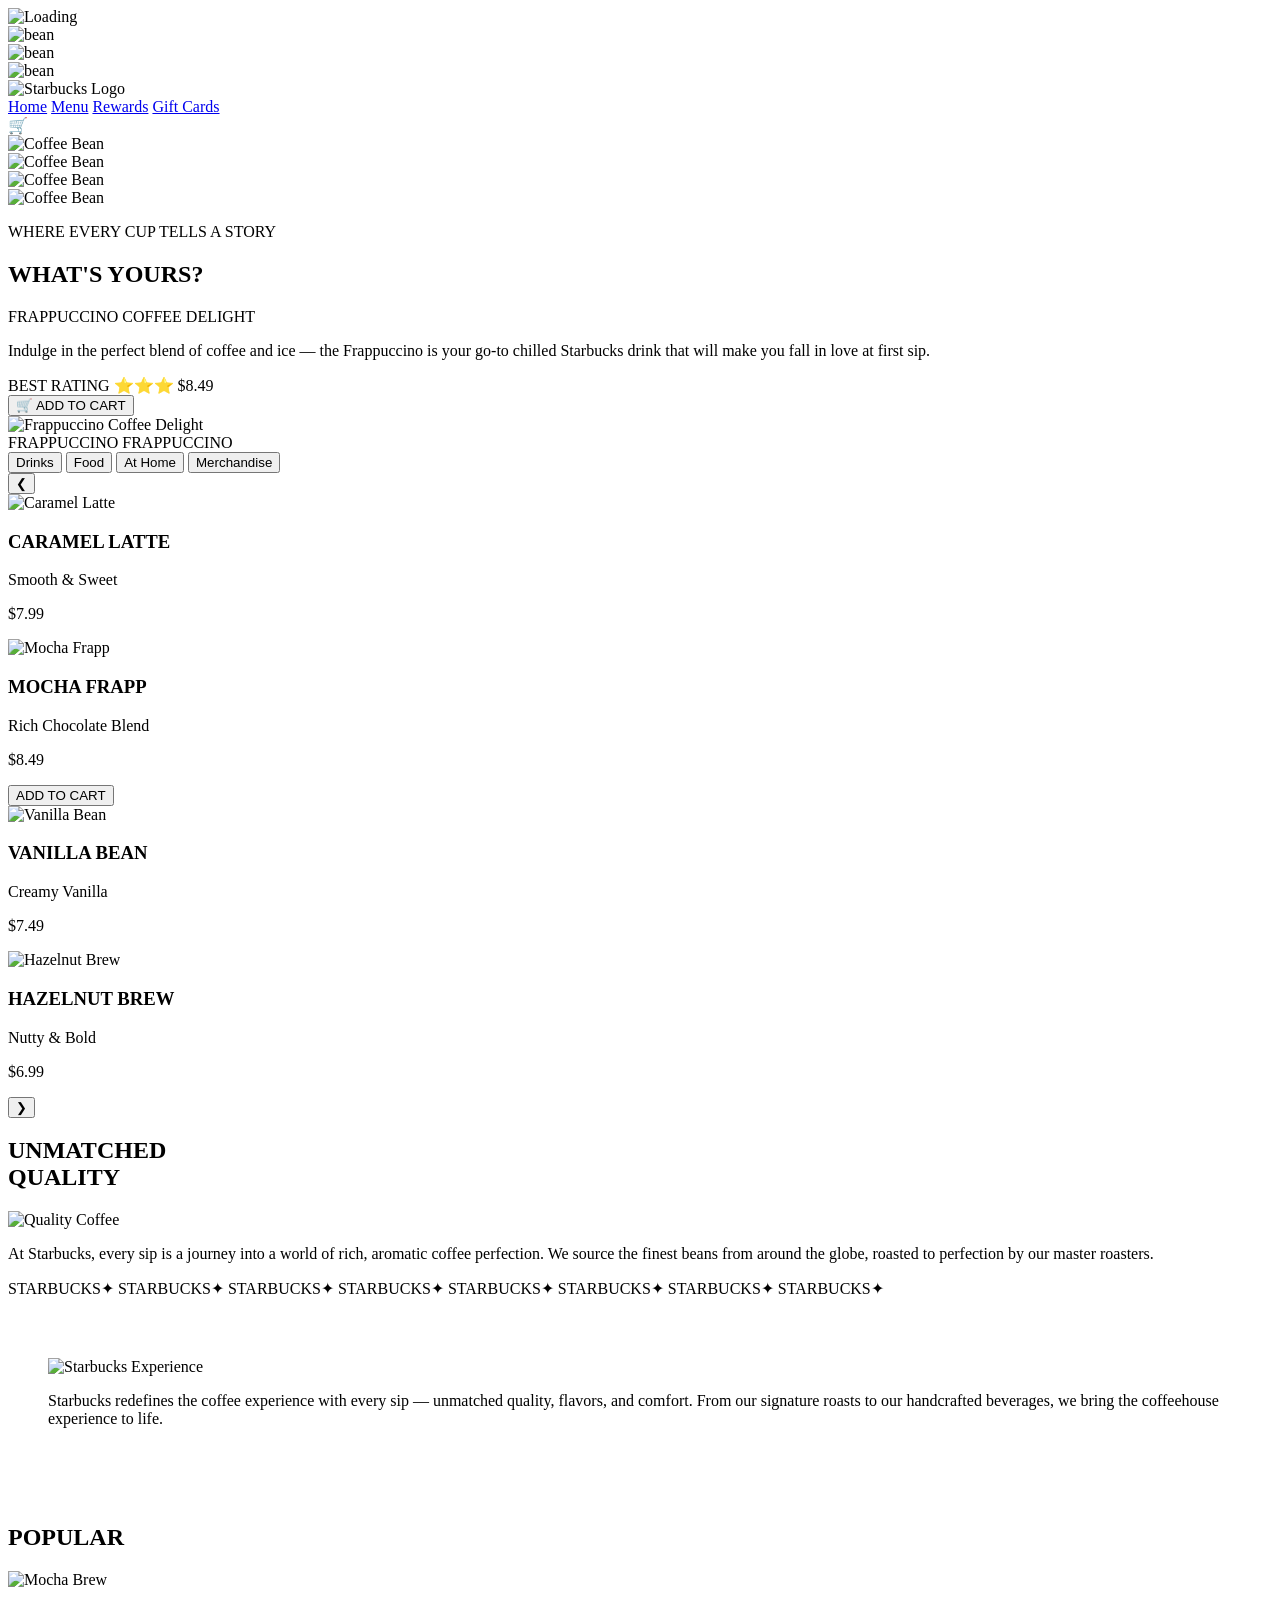
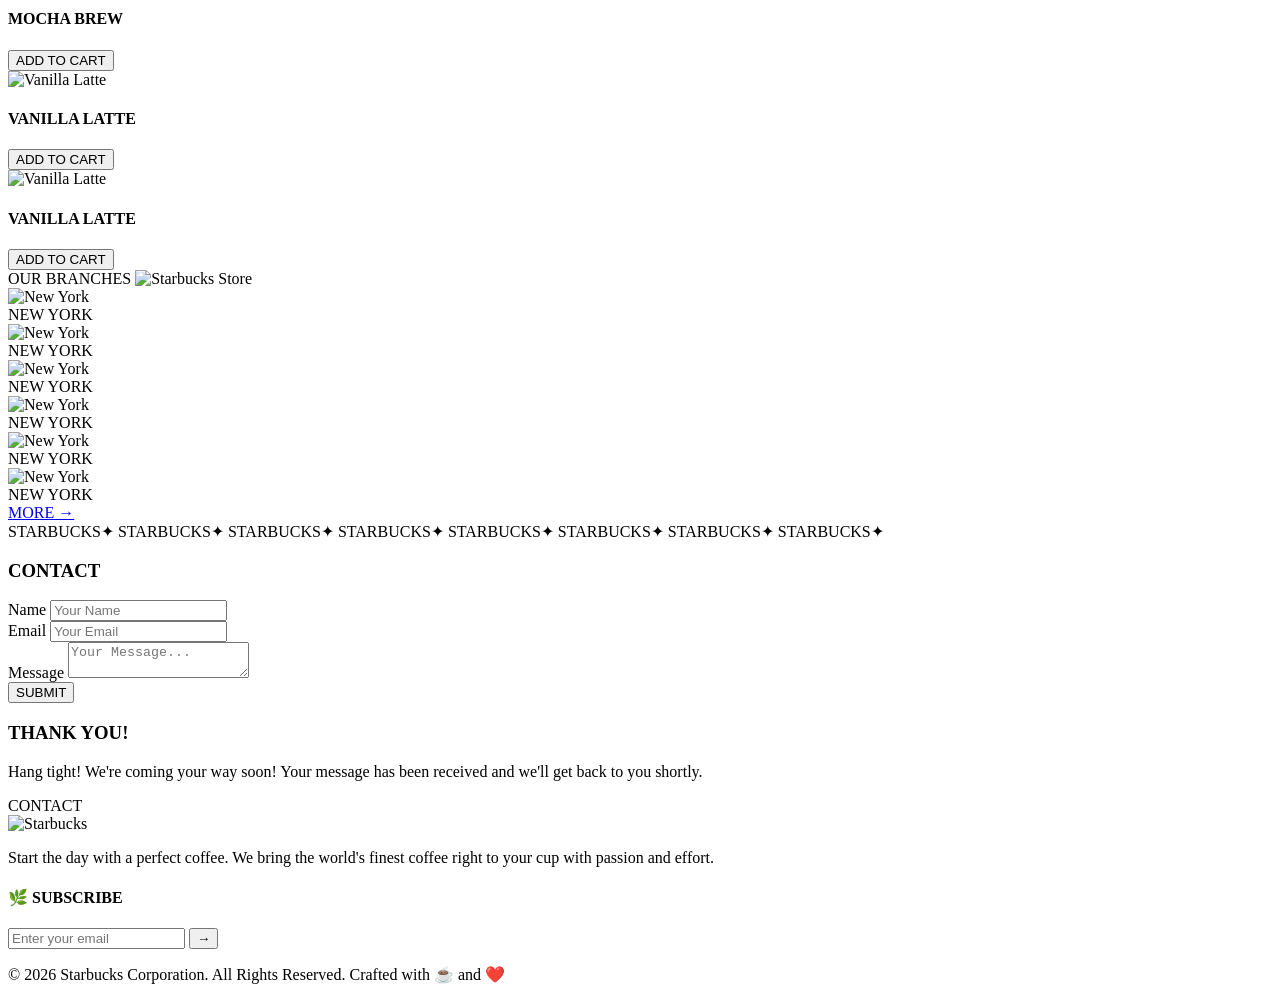
==== index.html @ 0c29a1a0 "Rename new.html to index.html" ====
<!DOCTYPE html>
<html lang="en">

<head>
    <meta charset="UTF-8">
    <meta name="viewport" content="width=device-width, initial-scale=1.0">
    <title>Starbucks | Where Every Cup Tells a Story</title>
    <meta name="description"
        content="Starbucks Coffee - Discover our handcrafted drinks, premium coffee blends, and the Starbucks experience.">
    <link rel="stylesheet" href="new-styles.css">
    <link rel="icon" href="images/frappuccino-hero.png" type="image/png">
</head>

<body>

    <!-- LOADER -->
    <div class="loader" id="loader">
        <img src="https://static.vecteezy.com/system/resources/previews/022/636/379/non_2x/starbucks-logo-starbucks-icon-transparent-free-png.png"
            alt="Loading" class="loader-logo">
    </div>

    <!-- PARALLAX BEANS -->
    <div class="parallax-bean" style="top:10%;left:5%"><img
            src="https://static.vecteezy.com/system/resources/previews/052/387/523/non_2x/coffee-beans-splashing-in-liquid-showcasing-a-dynamic-moment-against-a-transparent-background-coffee-beans-splashing-isolated-free-png.png"
            alt="bean"></div>
    <div class="parallax-bean" style="top:40%;right:3%"><img
            src="https://gallery.yopriceville.com/downloadfullsize/send/25152" alt="bean"></div>
    <div class="parallax-bean" style="top:70%;left:8%"><img src="images/coffee-beans.png" alt="bean"></div>

    <!-- NAVBAR -->
    <nav id="navbar">
        <img src="images/frappuccino-hero.png" alt="Starbucks Logo" class="nav-logo" id="nav-logo">
        <div class="nav-links">
            <a href="#hero" class="active">Home</a>
            <a href="#menu">Menu</a>
            <a href="#popular">Rewards</a>
            <a href="#contact">Gift Cards</a>
        </div>
        <div class="nav-cart" id="cart-btn">🛒</div>
    </nav>

    <!-- HERO SECTION -->
    <section class="hero" id="hero">
        <div class="deco-circle deco-c1"></div>
        <div class="deco-circle deco-c2"></div>

        <div class="hero-beans bean1"><img
                src="https://png.pngtree.com/png-clipart/20250524/original/pngtree-flying-coffee-beans-isolated-on-transparent-background-png-image_21065279.png"
                alt="Coffee Bean"></div>
        <div class="hero-beans bean2"><img src="https://gallery.yopriceville.com/downloadfullsize/send/25152"
                alt="Coffee Bean"></div>
        <div class="hero-beans bean3"><img
                src="https://static.vecteezy.com/system/resources/previews/052/387/523/non_2x/coffee-beans-splashing-in-liquid-showcasing-a-dynamic-moment-against-a-transparent-background-coffee-beans-splashing-isolated-free-png.png"
                alt="Coffee Bean"></div>
        <div class="hero-beans bean4"><img
                src="https://static.vecteezy.com/system/resources/previews/052/387/523/non_2x/coffee-beans-splashing-in-liquid-showcasing-a-dynamic-moment-against-a-transparent-background-coffee-beans-splashing-isolated-free-png.png"
                alt="Coffee Bean"></div>

        <div class="hero-content reveal-left">
            <p class="hero-subtitle">WHERE EVERY CUP TELLS A STORY</p>
            <h1 class="hero-title">WHAT'S <span class="italic">YOURS</span>?</h1>
            <div class="hero-desc-label">FRAPPUCCINO COFFEE DELIGHT</div>
            <p class="hero-desc">Indulge in the perfect blend of coffee and ice — the Frappuccino is your go-to chilled
                Starbucks drink that will make you fall in love at first sip.</p>
            <div class="hero-rating">
                <span>BEST RATING</span>
                <span class="stars">⭐⭐⭐</span>
                <span class="price">$8.49</span>
            </div>
            <button class="btn-add-cart" onclick="addToCart('Frappuccino')">🛒 ADD TO CART</button>
        </div>

        <div class="hero-image reveal-right">
            <img src="https://pngfre.com/wp-content/uploads/Starbucks-5-663x1024.png" alt="Frappuccino Coffee Delight"
                id="hero-drink-img">
        </div>

        <div class="hero-vertical-text">FRAPPUCCINO FRAPPUCCINO</div>
    </section>

    <!-- MENU SECTION -->
    <section class="menu-section" id="menu">
        <div class="menu-tabs reveal">
            <button class="menu-tab active" onclick="switchTab(this, 'drinks')">Drinks</button>
            <button class="menu-tab" onclick="switchTab(this, 'food')">Food</button>
            <button class="menu-tab" onclick="switchTab(this, 'athome')">At Home</button>
            <button class="menu-tab" onclick="switchTab(this, 'merch')">Merchandise</button>
        </div>

        <div class="carousel-wrapper reveal-scale">
            <button class="carousel-nav prev" onclick="slideCarousel(-1)">❮</button>
            <div class="carousel" id="carousel">
                <div class="product-card">
                    <img src="https://www.pngplay.com/wp-content/uploads/9/Starbucks-Coffee-Transparent-Free-PNG.png"
                        alt="Caramel Latte" id="product-img-1">
                    <h3>CARAMEL LATTE</h3>
                    <p class="flavor">Smooth & Sweet</p>
                    <p class="card-price">$7.99</p>
                </div>
                <div class="product-card featured">
                    <img src="https://png.pngtree.com/png-clipart/20231116/original/pngtree-starbucks-caramel-frappuccino-color-image-liquid-photo-png-image_13575926.png"
                        alt="Mocha Frapp" id="product-img-2">
                    <h3>MOCHA FRAPP</h3>
                    <p class="flavor">Rich Chocolate Blend</p>
                    <p class="card-price">$8.49</p>
                    <button class="btn-add-cart-sm" onclick="addToCart('Mocha Frapp')">ADD TO CART</button>
                </div>
                <div class="product-card">
                    <img src="https://www.pngarts.com/files/11/Sweet-Iced-Coffee-Free-PNG-Image.png" alt="Vanilla Bean"
                        id="product-img-3">
                    <h3>VANILLA BEAN</h3>
                    <p class="flavor">Creamy Vanilla</p>
                    <p class="card-price">$7.49</p>
                </div>
                <div class="product-card">
                    <img src="https://static.vecteezy.com/system/resources/thumbnails/048/719/985/small/pumpkin-spice-latte-cup-of-warm-pumpkin-spice-latte-during-autumn-fall-time-pumpkin-spice-latte-with-nutmeg-vanilla-and-espresso-coffee-in-cup-sweet-fall-beverage-isolated-png.png"
                        alt="Hazelnut Brew" id="product-img-4">
                    <h3>HAZELNUT BREW</h3>
                    <p class="flavor">Nutty & Bold</p>
                    <p class="card-price">$6.99</p>
                </div>
            </div>
            <button class="carousel-nav next" onclick="slideCarousel(1)">❯</button>
        </div>
    </section>

    <!-- UNMATCHED QUALITY -->
    <section class="quality-section" id="quality">
        <h2 class="quality-title reveal">UNMATCHED<br>QUALITY</h2>
        <div class="quality-content">
            <div class="quality-img reveal-left">
                <img src="https://www.foodandwine.com/thmb/qDNjyBph8oQfR3rxlv0UgI9qb1M=/1500x0/filters:no_upscale():max_bytes(150000):strip_icc()/Starbucks-Crema-Collection-Premium-Instant-Coffee-FT-BLOG0225-af7f9daeecd64b55bf7a5a5020bd8336.jpg"
                    alt="Quality Coffee" id="quality-img">
            </div>
            <div class="quality-text reveal-right">
                <p>At Starbucks, every sip is a journey into a world of rich, aromatic coffee perfection. We source the
                    finest beans from around the globe, roasted to perfection by our master roasters.</p>
            </div>
        </div>
    </section>

    <!-- MARQUEE -->
    <div class="marquee">
        <div class="marquee-track">
            <span>STARBUCKS</span><span>✦</span>
            <span>STARBUCKS</span><span>✦</span>
            <span>STARBUCKS</span><span>✦</span>
            <span>STARBUCKS</span><span>✦</span>
            <span>STARBUCKS</span><span>✦</span>
            <span>STARBUCKS</span><span>✦</span>
            <span>STARBUCKS</span><span>✦</span>
            <span>STARBUCKS</span><span>✦</span>
        </div>
    </div>

    <!-- DESCRIPTION BUBBLE -->
    <section style="padding:60px 40px;background:var(--bg-dark);">
        <div class="desc-bubble">
            <div class="desc-bubble-img reveal-left">
                <img src="https://mir-s3-cdn-cf.behance.net/projects/404/3fc2e0148840717.Y3JvcCwxMDgwLDg0NCwwLDU5Mw.png"
                    alt="Starbucks Experience" id="desc-bubble-img">
            </div>
            <div class="desc-bubble-card reveal-right">
                <p>Starbucks redefines the coffee experience with every sip — unmatched quality, flavors, and comfort.
                    From our signature roasts to our handcrafted beverages, we bring the coffeehouse experience to life.
                </p>
            </div>
        </div>
    </section>

    <!-- POPULAR SECTION -->
    <section class="popular-section" id="popular">
        <div class="section-title-wrap">
            <h2 class="section-title reveal">POPULAR</h2>
        </div>
        <div class="popular-grid">
            <div class="popular-card reveal">
                <img src="images/mocha-frapp.png" alt="Mocha Brew" id="popular-img-1">
                <h4>MOCHA BREW</h4>
                <button class="btn-sm" onclick="addToCart('Mocha Brew')">ADD TO CART</button>
            </div>
            <div class="popular-card reveal">
                <img src="images/vanilla-bean.png" alt="Vanilla Latte" id="popular-img-2">
                <h4>VANILLA LATTE</h4>
                <button class="btn-sm" onclick="addToCart('Vanilla Latte')">ADD TO CART</button>
            </div>
            <div class="popular-card reveal">
                <img src="images/caramel-latte.png" alt="Vanilla Latte" id="popular-img-3">
                <h4>VANILLA LATTE</h4>
                <button class="btn-sm" onclick="addToCart('Vanilla Latte 2')">ADD TO CART</button>
            </div>
        </div>
    </section>

    <!-- BRANCHES -->
    <section class="branches-section" id="branches">
        <div class="branches-wrapper reveal">
            <div class="branches-left">
                <span class="branch-label">OUR BRANCHES</span>
                <img src="images/frappuccino-hero.png" alt="Starbucks Store" id="branch-logo-img">
            </div>
            <div>
                <div class="branches-grid">
                    <div class="branch-card">
                        <img src="images/caramel-latte.png" alt="New York" id="branch-img-1">
                        <div class="branch-name">NEW YORK</div>
                    </div>
                    <div class="branch-card">
                        <img src="images/vanilla-bean.png" alt="New York" id="branch-img-2">
                        <div class="branch-name">NEW YORK</div>
                    </div>
                    <div class="branch-card">
                        <img src="images/mocha-frapp.png" alt="New York" id="branch-img-3">
                        <div class="branch-name">NEW YORK</div>
                    </div>
                    <div class="branch-card">
                        <img src="images/hazelnut-brew.png" alt="New York" id="branch-img-4">
                        <div class="branch-name">NEW YORK</div>
                    </div>
                    <div class="branch-card">
                        <img src="images/frappuccino-hero.png" alt="New York" id="branch-img-5">
                        <div class="branch-name">NEW YORK</div>
                    </div>
                    <div class="branch-card">
                        <img src="images/caramel-latte.png" alt="New York" id="branch-img-6">
                        <div class="branch-name">NEW YORK</div>
                    </div>
                </div>
                <div class="more-link"><a href="#">MORE →</a></div>
            </div>
        </div>
    </section>

    <!-- MARQUEE 2 -->
    <div class="marquee" style="background:var(--green-dark);">
        <div class="marquee-track">
            <span>STARBUCKS</span><span>✦</span>
            <span>STARBUCKS</span><span>✦</span>
            <span>STARBUCKS</span><span>✦</span>
            <span>STARBUCKS</span><span>✦</span>
            <span>STARBUCKS</span><span>✦</span>
            <span>STARBUCKS</span><span>✦</span>
            <span>STARBUCKS</span><span>✦</span>
            <span>STARBUCKS</span><span>✦</span>
        </div>
    </div>

    <!-- CONTACT -->
    <section class="contact-section" id="contact">
        <div class="contact-grid reveal">
            <div class="contact-form-box">
                <h3>CONTACT</h3>
                <form id="contact-form" onsubmit="handleSubmit(event)">
                    <div class="form-group">
                        <label>Name</label>
                        <input type="text" placeholder="Your Name" required id="contact-name">
                    </div>
                    <div class="form-group">
                        <label>Email</label>
                        <input type="email" placeholder="Your Email" required id="contact-email">
                    </div>
                    <div class="form-group">
                        <label>Message</label>
                        <textarea placeholder="Your Message..." required id="contact-message"></textarea>
                    </div>
                    <button type="submit" class="btn-submit">SUBMIT</button>
                </form>
            </div>
            <div class="thank-you-box">
                <h3>THANK YOU!</h3>
                <p>Hang tight! We're coming your way soon! Your message has been received and we'll get back to you
                    shortly.</p>
            </div>
        </div>
        <div class="contact-bg-text">CONTACT</div>
    </section>

    <!-- FOOTER -->
    <footer>
        <div class="footer-top">
            <div class="footer-brand">
                <img src="images/frappuccino-hero.png" alt="Starbucks" id="footer-logo-img">
                <p>Start the day with a perfect coffee. We bring the world's finest coffee right to your cup with
                    passion and effort.</p>
            </div>
            <div class="subscribe-box">
                <h4>🌿 SUBSCRIBE</h4>
                <div class="subscribe-form">
                    <input type="email" placeholder="Enter your email" id="subscribe-email">
                    <button onclick="subscribe()">→</button>
                </div>
            </div>
        </div>
        <div class="footer-bottom">
            <p>© 2026 Starbucks Corporation. All Rights Reserved. Crafted with ☕ and ❤️</p>
        </div>
    </footer>

    <!-- TOAST NOTIFICATION -->
    <div id="toast"
        style="position:fixed;bottom:30px;right:30px;background:var(--green);color:#fff;padding:14px 28px;border-radius:12px;font-size:13px;font-weight:600;transform:translateY(100px);opacity:0;transition:all .4s;z-index:999;box-shadow:0 8px 30px rgba(0,0,0,.3);">
        <span id="toast-text">Added to cart!</span>
    </div>

    <script>
        // LOADER
        window.addEventListener('load', () => {
            setTimeout(() => document.getElementById('loader').classList.add('hidden'), 1200);
        });

        // NAVBAR HIDE/SHOW ON SCROLL
        let lastScroll = 0;
        window.addEventListener('scroll', () => {
            const nav = document.getElementById('navbar');
            const currentScroll = window.pageYOffset;
            if (currentScroll > lastScroll && currentScroll > 80) {
                nav.classList.add('hidden');
            } else {
                nav.classList.remove('hidden');
            }
            lastScroll = currentScroll;
        });

        // ACTIVE NAV LINK
        document.querySelectorAll('.nav-links a').forEach(link => {
            link.addEventListener('click', function (e) {
                document.querySelectorAll('.nav-links a').forEach(l => l.classList.remove('active'));
                this.classList.add('active');
            });
        });

        // SCROLL REVEAL
        const revealElements = document.querySelectorAll('.reveal, .reveal-left, .reveal-right, .reveal-scale');
        const observer = new IntersectionObserver((entries) => {
            entries.forEach(entry => {
                if (entry.isIntersecting) {
                    entry.target.classList.add('visible');
                }
            });
        }, { threshold: 0.15, rootMargin: '0px 0px -50px 0px' });
        revealElements.forEach(el => observer.observe(el));

        // PARALLAX BEANS
        window.addEventListener('scroll', () => {
            const beans = document.querySelectorAll('.parallax-bean');
            const scrollY = window.pageYOffset;
            beans.forEach((bean, i) => {
                const speed = 0.03 + (i * 0.015);
                bean.style.transform = `translateY(${scrollY * speed}px) rotate(${scrollY * 0.02}deg)`;
            });
        });

        // MENU TABS
        function switchTab(btn, tab) {
            document.querySelectorAll('.menu-tab').forEach(t => t.classList.remove('active'));
            btn.classList.add('active');
            // Add tab switching animation
            const carousel = document.getElementById('carousel');
            carousel.style.opacity = '0';
            carousel.style.transform = 'translateY(20px)';
            setTimeout(() => {
                carousel.style.opacity = '1';
                carousel.style.transform = 'translateY(0)';
            }, 300);
        }

        // CAROUSEL
        let carouselPos = 0;
        function slideCarousel(dir) {
            const carousel = document.getElementById('carousel');
            const cards = carousel.querySelectorAll('.product-card');
            carouselPos = Math.max(0, Math.min(carouselPos + dir, cards.length - 3));
            const offset = carouselPos * 224;
            carousel.style.transition = 'transform .5s cubic-bezier(.16,1,.3,1)';
            carousel.style.transform = `translateX(-${offset}px)`;
        }

        // ADD TO CART
        function addToCart(item) {
            showToast(`${item} added to cart! 🎉`);
        }

        // TOAST
        function showToast(msg) {
            const toast = document.getElementById('toast');
            document.getElementById('toast-text').textContent = msg;
            toast.style.transform = 'translateY(0)';
            toast.style.opacity = '1';
            setTimeout(() => {
                toast.style.transform = 'translateY(100px)';
                toast.style.opacity = '0';
            }, 2500);
        }

        // CONTACT FORM
        function handleSubmit(e) {
            e.preventDefault();
            showToast('Message sent successfully! ✅');
            e.target.reset();
        }

        // SUBSCRIBE
        function subscribe() {
            const email = document.getElementById('subscribe-email').value;
            if (email) {
                showToast('Subscribed successfully! 📬');
                document.getElementById('subscribe-email').value = '';
            }
        }

        // SMOOTH SCROLL FOR NAV LINKS
        document.querySelectorAll('a[href^="#"]').forEach(anchor => {
            anchor.addEventListener('click', function (e) {
                e.preventDefault();
                const target = document.querySelector(this.getAttribute('href'));
                if (target) {
                    target.scrollIntoView({ behavior: 'smooth', block: 'start' });
                }
            });
        });

        // TILT EFFECT ON HERO IMAGE
        const heroImg = document.querySelector('.hero-image img');
        if (heroImg) {
            document.querySelector('.hero').addEventListener('mousemove', (e) => {
                const rect = e.currentTarget.getBoundingClientRect();
                const x = (e.clientX - rect.left) / rect.width - 0.5;
                const y = (e.clientY - rect.top) / rect.height - 0.5;
                heroImg.style.transform = `perspective(1000px) rotateY(${x * 15}deg) rotateX(${-y * 15}deg) translateY(${Math.sin(Date.now() / 1000) * 10}px)`;
            });
            document.querySelector('.hero').addEventListener('mouseleave', () => {
                heroImg.style.transform = '';
            });
        }
    </script>
</body>

</html>
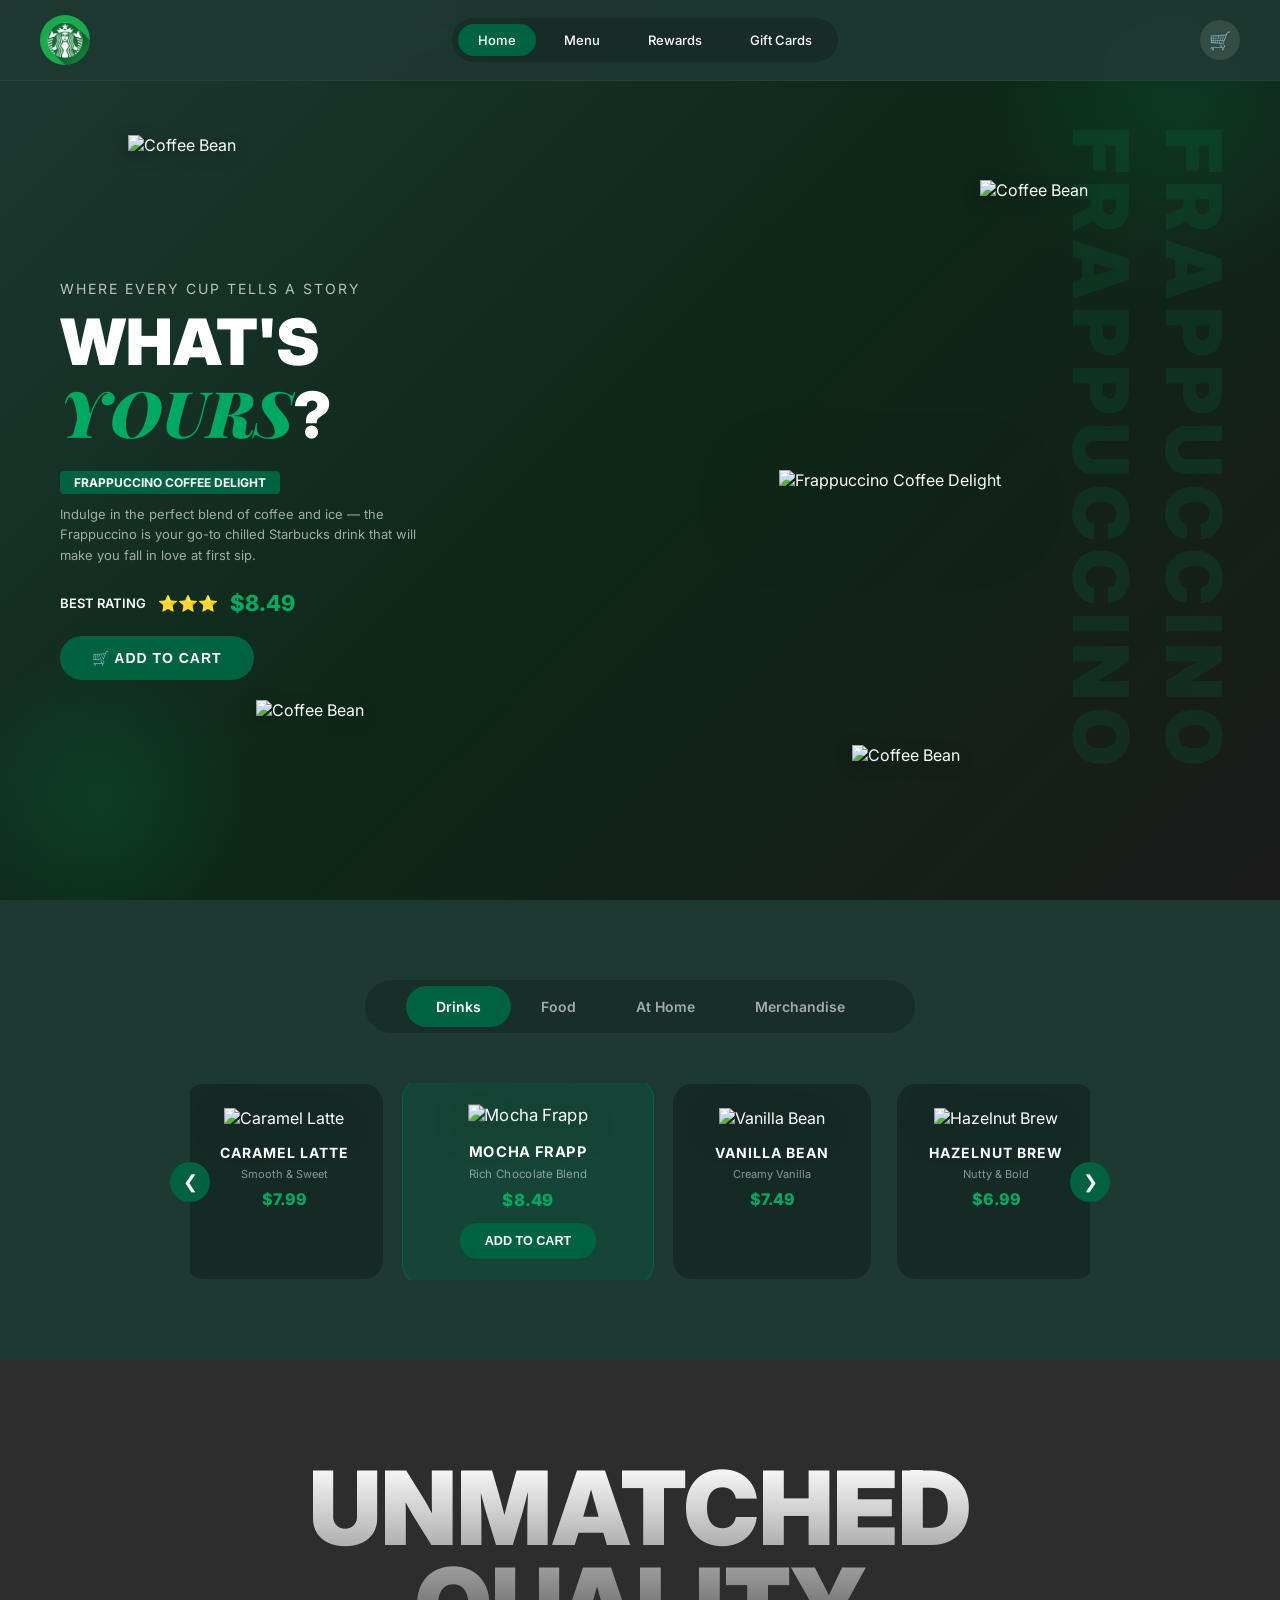
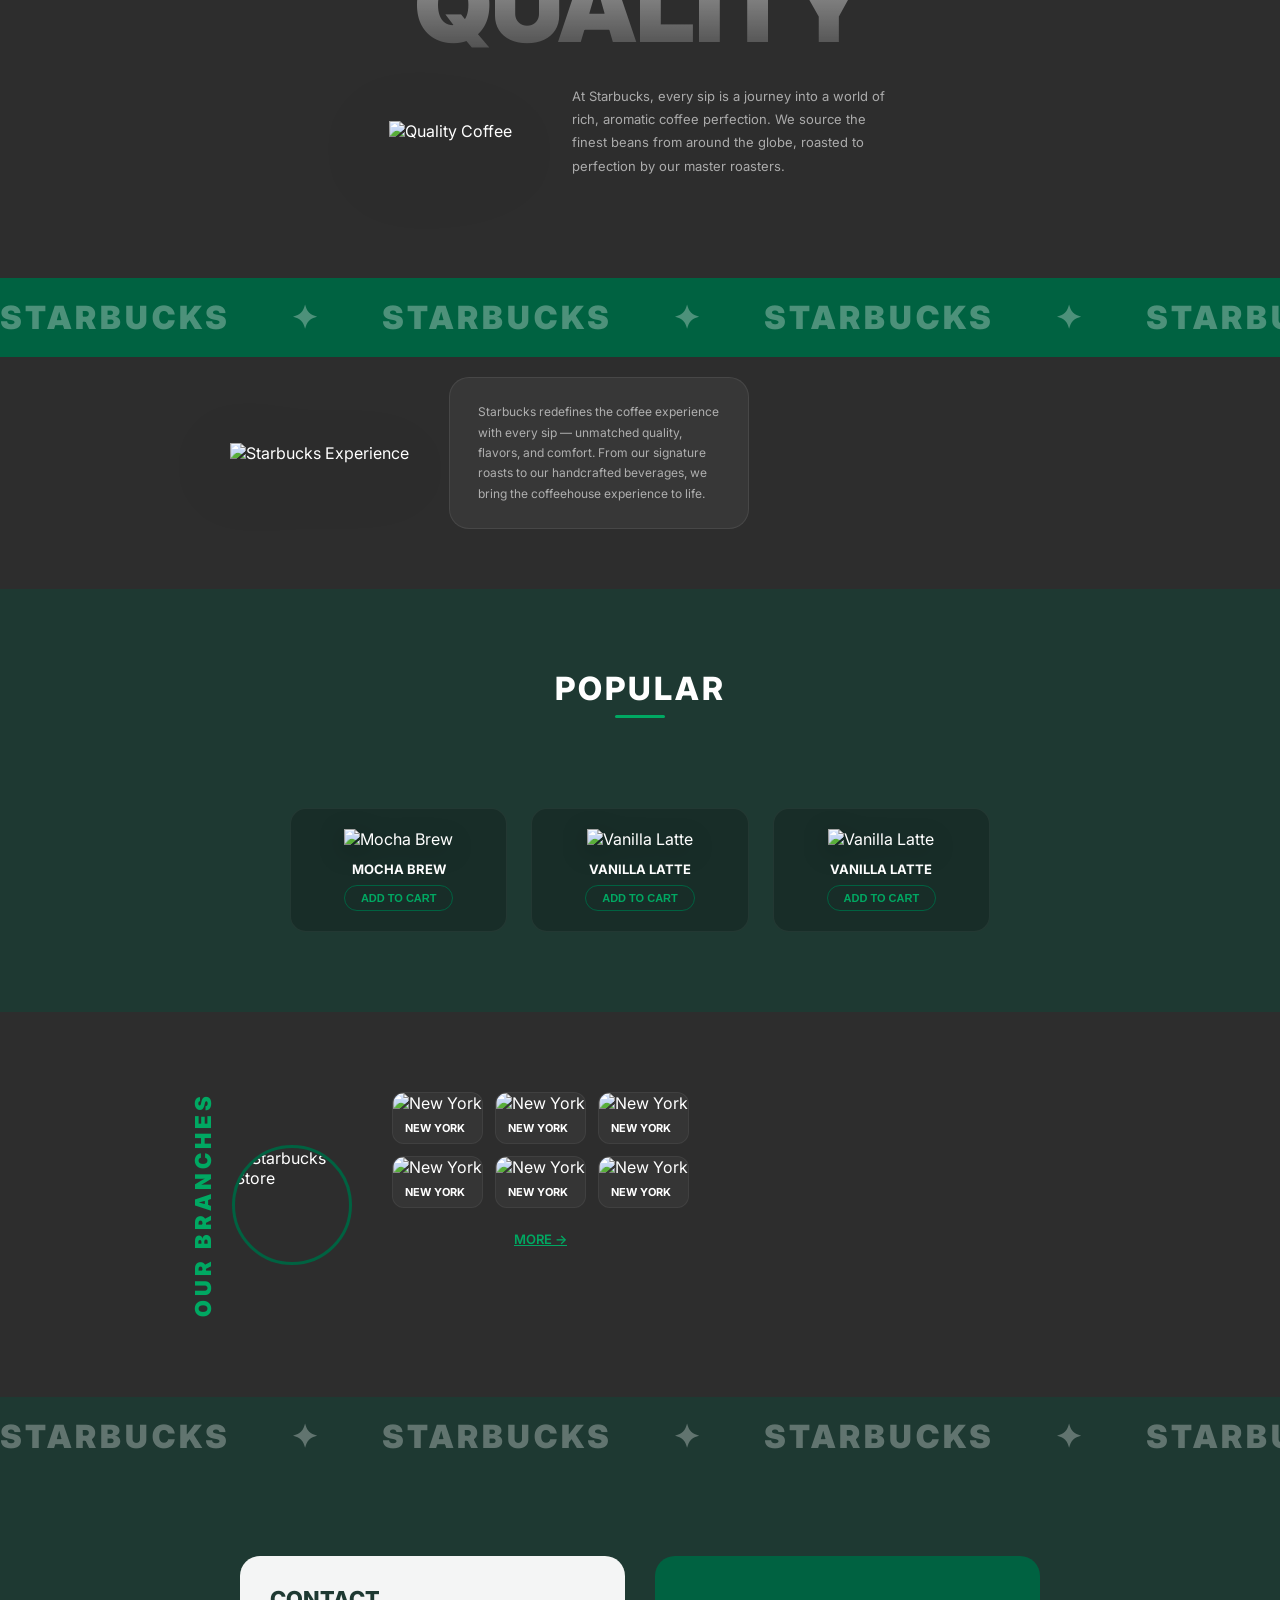
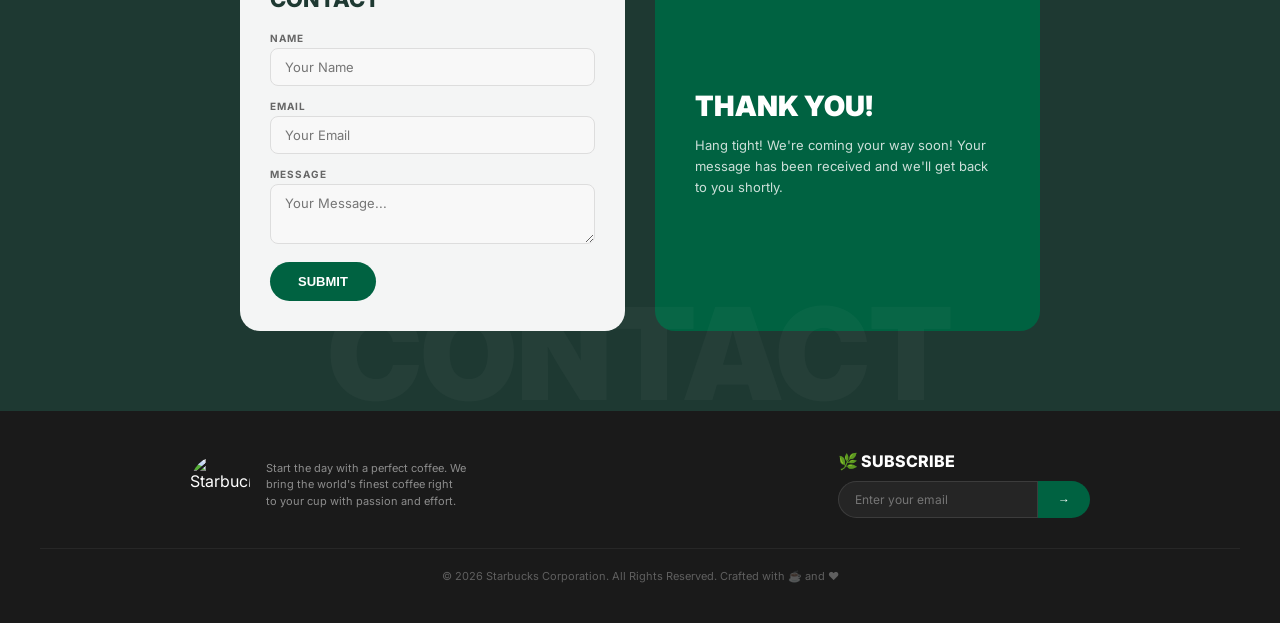
==== commit ff68d939: "Update index.html" ====
--- a/index.html
+++ b/index.html
@@ -8,7 +8,7 @@
     <meta name="description"
         content="Starbucks Coffee - Discover our handcrafted drinks, premium coffee blends, and the Starbucks experience.">
     <link rel="stylesheet" href="new-styles.css">
-    <link rel="icon" href="images/frappuccino-hero.png" type="image/png">
+    <link rel="icon" href="https://cdn.pixabay.com/photo/2017/09/03/11/05/starbucks-2709927_1280.jpg" type="image/png">
 </head>
 
 <body>
@@ -29,7 +29,7 @@
 
     <!-- NAVBAR -->
     <nav id="navbar">
-        <img src="images/frappuccino-hero.png" alt="Starbucks Logo" class="nav-logo" id="nav-logo">
+        <img src="[data-uri]" alt="Starbucks Logo" class="nav-logo" id="nav-logo">
         <div class="nav-links">
             <a href="#hero" class="active">Home</a>
             <a href="#menu">Menu</a>
@@ -45,15 +45,15 @@
         <div class="deco-circle deco-c2"></div>
 
         <div class="hero-beans bean1"><img
-                src="https://png.pngtree.com/png-clipart/20250524/original/pngtree-flying-coffee-beans-isolated-on-transparent-background-png-image_21065279.png"
+                src="https://static.vecteezy.com/system/resources/previews/059/048/473/non_2x/coffee-beans-splashing-in-brown-liquid-dynamic-image-free-png.png"
                 alt="Coffee Bean"></div>
-        <div class="hero-beans bean2"><img src="https://gallery.yopriceville.com/downloadfullsize/send/25152"
+        <div class="hero-beans bean2"><img src="https://static.vecteezy.com/system/resources/previews/059/048/473/non_2x/coffee-beans-splashing-in-brown-liquid-dynamic-image-free-png.png"
                 alt="Coffee Bean"></div>
         <div class="hero-beans bean3"><img
-                src="https://static.vecteezy.com/system/resources/previews/052/387/523/non_2x/coffee-beans-splashing-in-liquid-showcasing-a-dynamic-moment-against-a-transparent-background-coffee-beans-splashing-isolated-free-png.png"
+                src="https://static.vecteezy.com/system/resources/previews/059/048/473/non_2x/coffee-beans-splashing-in-brown-liquid-dynamic-image-free-png.png"
                 alt="Coffee Bean"></div>
         <div class="hero-beans bean4"><img
-                src="https://static.vecteezy.com/system/resources/previews/052/387/523/non_2x/coffee-beans-splashing-in-liquid-showcasing-a-dynamic-moment-against-a-transparent-background-coffee-beans-splashing-isolated-free-png.png"
+                src="https://static.vecteezy.com/system/resources/previews/059/048/473/non_2x/coffee-beans-splashing-in-brown-liquid-dynamic-image-free-png.png"
                 alt="Coffee Bean"></div>
 
         <div class="hero-content reveal-left">
@@ -91,14 +91,14 @@
             <button class="carousel-nav prev" onclick="slideCarousel(-1)">❮</button>
             <div class="carousel" id="carousel">
                 <div class="product-card">
-                    <img src="https://www.pngplay.com/wp-content/uploads/9/Starbucks-Coffee-Transparent-Free-PNG.png"
+                    <img src="https://i.etsystatic.com/57687865/r/il/c2c6f3/6698090863/il_300x300.6698090863_hlid.jpg"
                         alt="Caramel Latte" id="product-img-1">
                     <h3>CARAMEL LATTE</h3>
                     <p class="flavor">Smooth & Sweet</p>
                     <p class="card-price">$7.99</p>
                 </div>
                 <div class="product-card featured">
-                    <img src="https://png.pngtree.com/png-clipart/20231116/original/pngtree-starbucks-caramel-frappuccino-color-image-liquid-photo-png-image_13575926.png"
+                    <img src="https://cdn.yamibuy.net/item/72e31e33864d1b78b11a51b2b7e4d4cb_300x300.webp"
                         alt="Mocha Frapp" id="product-img-2">
                     <h3>MOCHA FRAPP</h3>
                     <p class="flavor">Rich Chocolate Blend</p>
@@ -106,14 +106,14 @@
                     <button class="btn-add-cart-sm" onclick="addToCart('Mocha Frapp')">ADD TO CART</button>
                 </div>
                 <div class="product-card">
-                    <img src="https://www.pngarts.com/files/11/Sweet-Iced-Coffee-Free-PNG-Image.png" alt="Vanilla Bean"
+                    <img src="https://i.abcnewsfe.com/a/2398c97e-1f5c-4ae2-bc5d-21306b3c5bfe/Starbucks-Wicked-1-ht-jm-241021_1729533925508_hpMain_1x1.jpg?w=384" alt="Vanilla Bean"
                         id="product-img-3">
                     <h3>VANILLA BEAN</h3>
                     <p class="flavor">Creamy Vanilla</p>
                     <p class="card-price">$7.49</p>
                 </div>
                 <div class="product-card">
-                    <img src="https://static.vecteezy.com/system/resources/thumbnails/048/719/985/small/pumpkin-spice-latte-cup-of-warm-pumpkin-spice-latte-during-autumn-fall-time-pumpkin-spice-latte-with-nutmeg-vanilla-and-espresso-coffee-in-cup-sweet-fall-beverage-isolated-png.png"
+                    <img src="https://i.etsystatic.com/57687865/r/il/c2c6f3/6698090863/il_300x300.6698090863_hlid.jpg"
                         alt="Hazelnut Brew" id="product-img-4">
                     <h3>HAZELNUT BREW</h3>
                     <p class="flavor">Nutty & Bold</p>
@@ -175,17 +175,17 @@
         </div>
         <div class="popular-grid">
             <div class="popular-card reveal">
-                <img src="images/mocha-frapp.png" alt="Mocha Brew" id="popular-img-1">
+                <img src="https://about.starbucks.com/uploads/2026/02/MatchaMerch_CupCollection-scaled.jpg" alt="Mocha Brew" id="popular-img-1">
                 <h4>MOCHA BREW</h4>
                 <button class="btn-sm" onclick="addToCart('Mocha Brew')">ADD TO CART</button>
             </div>
             <div class="popular-card reveal">
-                <img src="images/vanilla-bean.png" alt="Vanilla Latte" id="popular-img-2">
+                <img src="https://about.starbucks.com/uploads/sites/9/2025/11/FY26-PR_HOL_700x700_SugarCookieLatte.jpg" alt="Vanilla Latte" id="popular-img-2">
                 <h4>VANILLA LATTE</h4>
                 <button class="btn-sm" onclick="addToCart('Vanilla Latte')">ADD TO CART</button>
             </div>
             <div class="popular-card reveal">
-                <img src="images/caramel-latte.png" alt="Vanilla Latte" id="popular-img-3">
+                <img src="https://wimg.heraldcorp.com/content/default/2021/08/02/20210802000417_0.jpg" alt="Vanilla Latte" id="popular-img-3">
                 <h4>VANILLA LATTE</h4>
                 <button class="btn-sm" onclick="addToCart('Vanilla Latte 2')">ADD TO CART</button>
             </div>
@@ -197,32 +197,32 @@
         <div class="branches-wrapper reveal">
             <div class="branches-left">
                 <span class="branch-label">OUR BRANCHES</span>
-                <img src="images/frappuccino-hero.png" alt="Starbucks Store" id="branch-logo-img">
+                <img src="https://i.pinimg.com/564x/f4/c0/64/f4c0647b589dfb2f456969f7b08dbdd1.jpg" alt="Starbucks Store" id="branch-logo-img">
             </div>
             <div>
                 <div class="branches-grid">
                     <div class="branch-card">
-                        <img src="images/caramel-latte.png" alt="New York" id="branch-img-1">
-                        <div class="branch-name">NEW YORK</div>
-                    </div>
-                    <div class="branch-card">
-                        <img src="images/vanilla-bean.png" alt="New York" id="branch-img-2">
-                        <div class="branch-name">NEW YORK</div>
-                    </div>
-                    <div class="branch-card">
-                        <img src="images/mocha-frapp.png" alt="New York" id="branch-img-3">
-                        <div class="branch-name">NEW YORK</div>
-                    </div>
-                    <div class="branch-card">
-                        <img src="images/hazelnut-brew.png" alt="New York" id="branch-img-4">
-                        <div class="branch-name">NEW YORK</div>
-                    </div>
-                    <div class="branch-card">
-                        <img src="images/frappuccino-hero.png" alt="New York" id="branch-img-5">
-                        <div class="branch-name">NEW YORK</div>
-                    </div>
-                    <div class="branch-card">
-                        <img src="images/caramel-latte.png" alt="New York" id="branch-img-6">
+                        <img src="https://media.self.com/photos/5927565abbfb8a0dbe14444e/master/pass/Screen%20Shot%202017-05-25%20at%206.06.29%20PM.png" alt="New York" id="branch-img-1">
+                        <div class="branch-name">NEW YORK</div>
+                    </div>
+                    <div class="branch-card">
+                        <img src="https://png.pngtree.com/recommend-works/png-clipart/20250308/ourmid/pngtree-starbucks-cocoa-latte-coffee-cup-png-image_15744466.png" alt="New York" id="branch-img-2">
+                        <div class="branch-name">NEW YORK</div>
+                    </div>
+                    <div class="branch-card">
+                        <img src="https://www.tasteofhome.com/wp-content/uploads/2022/01/Starbucks-Barbie-Frappucino-Darren-Hartwell-for-Taste-of-Home.jpg?fit=700%2C700" alt="New York" id="branch-img-3">
+                        <div class="branch-name">NEW YORK</div>
+                    </div>
+                    <div class="branch-card">
+                        <img src="https://encrypted-tbn0.gstatic.com/images?q=tbn:ANd9GcQdkvnU7t3-FnbLiMw1Oq_6d53pKW_lx9-AYw&s" alt="New York" id="branch-img-4">
+                        <div class="branch-name">NEW YORK</div>
+                    </div>
+                    <div class="branch-card">
+                        <img src="https://encrypted-tbn0.gstatic.com/images?q=tbn:ANd9GcR_3-YxP7cULZqho8z8S8V6U64HrxIjOmYESg&s" alt="New York" id="branch-img-5">
+                        <div class="branch-name">NEW YORK</div>
+                    </div>
+                    <div class="branch-card">
+                        <img src="https://encrypted-tbn0.gstatic.com/images?q=tbn:ANd9GcSD5QOOfBwZcCtRLumAoiYp5X8Z1BNEIC0nig&s" alt="New York" id="branch-img-6">
                         <div class="branch-name">NEW YORK</div>
                     </div>
                 </div>
@@ -279,7 +279,7 @@
     <footer>
         <div class="footer-top">
             <div class="footer-brand">
-                <img src="images/frappuccino-hero.png" alt="Starbucks" id="footer-logo-img">
+                <img src="https://v3.fal.media/files/monkey/VGFbjY0A6yjEwpMRadd52_output.png" alt="Starbucks" id="footer-logo-img">
                 <p>Start the day with a perfect coffee. We bring the world's finest coffee right to your cup with
                     passion and effort.</p>
             </div>
--- a/new-styles.css
+++ b/new-styles.css
@@ -0,0 +1,209 @@
+@import url('https://fonts.googleapis.com/css2?family=Inter:wght@300;400;500;600;700;800;900&family=Playfair+Display:ital,wght@0,700;1,700&display=swap');
+
+:root {
+  --green: #006241;
+  --green-light: #00a862;
+  --green-dark: #1e3932;
+  --bg-dark: #2d2d2d;
+  --bg-darker: #1a1a1a;
+  --white: #ffffff;
+  --cream: #f2f0eb;
+  --gold: #cba258;
+}
+
+* { margin: 0; padding: 0; box-sizing: border-box; }
+html { scroll-behavior: smooth; }
+body { font-family: 'Inter', sans-serif; background: var(--bg-dark); color: var(--white); overflow-x: hidden; }
+
+/* SCROLLBAR */
+::-webkit-scrollbar { width: 8px; }
+::-webkit-scrollbar-track { background: var(--bg-darker); }
+::-webkit-scrollbar-thumb { background: var(--green); border-radius: 4px; }
+
+/* LOADER */
+.loader { position: fixed; inset: 0; background: var(--green-dark); z-index: 9999; display: flex; align-items: center; justify-content: center; transition: opacity .6s, visibility .6s; }
+.loader.hidden { opacity: 0; visibility: hidden; }
+.loader-logo { width: 80px; animation: pulse 1s infinite; }
+@keyframes pulse { 0%,100% { transform: scale(1); } 50% { transform: scale(1.15); } }
+
+/* NAVBAR */
+nav { position: fixed; top: 0; width: 100%; z-index: 100; padding: 15px 40px; display: flex; align-items: center; justify-content: space-between; background: rgba(30,57,50,.9); backdrop-filter: blur(12px); border-bottom: 1px solid rgba(255,255,255,.05); transition: transform .3s; }
+nav.hidden { transform: translateY(-100%); }
+.nav-logo { width: 50px; height: 50px; border-radius: 50%; object-fit: cover; }
+.nav-links { display: flex; gap: 8px; background: rgba(0,0,0,.2); padding: 6px; border-radius: 50px; }
+.nav-links a { color: var(--white); text-decoration: none; padding: 8px 20px; border-radius: 50px; font-size: 13px; font-weight: 500; transition: all .3s; }
+.nav-links a.active, .nav-links a:hover { background: var(--green); }
+.nav-cart { width: 40px; height: 40px; border-radius: 50%; background: rgba(255,255,255,.1); display: flex; align-items: center; justify-content: center; cursor: pointer; font-size: 18px; transition: background .3s; }
+.nav-cart:hover { background: var(--green); }
+
+/* HERO */
+.hero { min-height: 100vh; padding: 120px 60px 60px; display: flex; align-items: center; position: relative; background: linear-gradient(135deg, var(--green-dark) 0%, #0d2818 50%, var(--bg-darker) 100%); overflow: hidden; }
+.hero-content { flex: 1; max-width: 500px; z-index: 2; }
+.hero-subtitle { font-size: 14px; letter-spacing: 2px; color: rgba(255,255,255,.7); margin-bottom: 10px; }
+.hero-title { font-size: clamp(42px, 5vw, 64px); font-weight: 900; line-height: 1.1; margin-bottom: 20px; }
+.hero-title .italic { font-family: 'Playfair Display', serif; font-style: italic; color: var(--green-light); }
+.hero-desc-label { background: var(--green); color: var(--white); display: inline-block; padding: 4px 14px; border-radius: 4px; font-size: 12px; font-weight: 700; margin-bottom: 10px; text-transform: uppercase; }
+.hero-desc { font-size: 13px; color: rgba(255,255,255,.6); line-height: 1.6; max-width: 360px; margin-bottom: 24px; }
+.hero-rating { display: flex; align-items: center; gap: 12px; margin-bottom: 20px; }
+.hero-rating span { font-size: 13px; font-weight: 600; }
+.hero-rating .stars { color: var(--gold); font-size: 16px; }
+.hero-rating .price { font-size: 22px; font-weight: 800; color: var(--green-light); }
+.btn-add-cart { background: var(--green); color: var(--white); border: none; padding: 14px 32px; border-radius: 50px; font-size: 14px; font-weight: 700; cursor: pointer; display: inline-flex; align-items: center; gap: 8px; transition: all .3s; text-transform: uppercase; letter-spacing: 1px; }
+.btn-add-cart:hover { background: var(--green-light); transform: translateY(-2px); box-shadow: 0 8px 25px rgba(0,166,98,.4); }
+.hero-image { flex: 1; display: flex; justify-content: center; align-items: center; position: relative; z-index: 2; }
+.hero-image img { max-height: 500px; filter: drop-shadow(0 20px 40px rgba(0,0,0,.5)); animation: float 4s ease-in-out infinite; }
+@keyframes float { 0%,100% { transform: translateY(0) rotate(-2deg); } 50% { transform: translateY(-20px) rotate(2deg); } }
+.hero-vertical-text { position: absolute; right: 40px; top: 50%; transform: translateY(-50%); writing-mode: vertical-rl; font-size: clamp(48px,6vw,80px); font-weight: 900; color: rgba(0,166,98,.12); letter-spacing: 8px; text-transform: uppercase; z-index: 1; }
+.hero-beans { position: absolute; pointer-events: none; z-index: 3; }
+.hero-beans img { width: 60px; animation: floatBean 5s ease-in-out infinite; filter: drop-shadow(0 4px 8px rgba(0,0,0,.3)); }
+.bean1 { top: 15%; left: 10%; }
+.bean2 { top: 20%; right: 15%; animation-delay: 1s !important; }
+.bean3 { bottom: 20%; left: 20%; animation-delay: 2s !important; }
+.bean4 { bottom: 15%; right: 25%; animation-delay: .5s !important; }
+@keyframes floatBean { 0%,100% { transform: translateY(0) rotate(0deg); } 50% { transform: translateY(-15px) rotate(20deg); } }
+
+/* GREEN CIRCLES DECO */
+.deco-circle { position: absolute; border-radius: 50%; background: radial-gradient(circle, rgba(0,166,98,.15), transparent 70%); pointer-events: none; }
+.deco-c1 { width: 400px; height: 400px; top: -100px; right: -100px; }
+.deco-c2 { width: 300px; height: 300px; bottom: -50px; left: -50px; }
+
+/* MENU TABS SECTION */
+.menu-section { padding: 80px 40px; background: var(--green-dark); position: relative; }
+.menu-tabs { display: flex; justify-content: center; gap: 0; margin-bottom: 50px; background: rgba(0,0,0,.2); border-radius: 50px; padding: 6px; max-width: 550px; margin-left: auto; margin-right: auto; }
+.menu-tab { padding: 12px 30px; border: none; background: transparent; color: rgba(255,255,255,.6); font-size: 14px; font-weight: 600; cursor: pointer; border-radius: 50px; transition: all .3s; font-family: 'Inter', sans-serif; }
+.menu-tab.active { background: var(--green); color: var(--white); }
+.menu-tab:hover { color: var(--white); }
+
+/* PRODUCT CAROUSEL */
+.carousel-wrapper { position: relative; max-width: 900px; margin: 0 auto; }
+.carousel { display: flex; gap: 24px; justify-content: center; align-items: stretch; overflow: hidden; }
+.product-card { background: rgba(0,0,0,.25); border-radius: 20px; padding: 24px; text-align: center; min-width: 200px; flex: 0 0 200px; border: 1px solid rgba(255,255,255,.06); transition: all .4s; position: relative; }
+.product-card.featured { flex: 0 0 240px; min-width: 240px; background: rgba(0,98,65,.3); border-color: var(--green); transform: scale(1.05); }
+.product-card:hover { transform: translateY(-8px); border-color: var(--green-light); }
+.product-card.featured:hover { transform: scale(1.05) translateY(-8px); }
+.product-card img { height: 160px; object-fit: contain; margin-bottom: 16px; filter: drop-shadow(0 8px 16px rgba(0,0,0,.3)); transition: transform .4s; }
+.product-card:hover img { transform: scale(1.08); }
+.product-card h3 { font-size: 14px; font-weight: 700; margin-bottom: 6px; text-transform: uppercase; letter-spacing: 1px; }
+.product-card .flavor { font-size: 11px; color: rgba(255,255,255,.5); margin-bottom: 8px; }
+.product-card .card-price { font-size: 16px; font-weight: 800; color: var(--green-light); }
+.carousel-nav { position: absolute; top: 50%; transform: translateY(-50%); width: 40px; height: 40px; border-radius: 50%; background: var(--green); border: none; color: var(--white); font-size: 18px; cursor: pointer; transition: all .3s; z-index: 5; }
+.carousel-nav:hover { background: var(--green-light); }
+.carousel-nav.prev { left: -20px; }
+.carousel-nav.next { right: -20px; }
+.btn-add-cart-sm { display: inline-block; margin-top: 12px; background: var(--green); color: var(--white); border: none; padding: 10px 24px; border-radius: 50px; font-size: 12px; font-weight: 700; cursor: pointer; transition: all .3s; text-transform: uppercase; }
+.btn-add-cart-sm:hover { background: var(--green-light); transform: translateY(-2px); }
+
+/* UNMATCHED QUALITY */
+.quality-section { padding: 100px 40px; background: var(--bg-dark); text-align: center; position: relative; overflow: hidden; }
+.quality-title { font-size: clamp(50px,8vw,120px); font-weight: 900; text-transform: uppercase; line-height: .95; margin-bottom: 30px; background: linear-gradient(180deg, var(--white), rgba(255,255,255,.15)); -webkit-background-clip: text; -webkit-text-fill-color: transparent; }
+.quality-content { display: flex; align-items: center; justify-content: center; gap: 60px; max-width: 900px; margin: 0 auto; }
+.quality-img { position: relative; }
+.quality-img img { height: 350px; filter: drop-shadow(0 20px 40px rgba(0,0,0,.4)); }
+.quality-text { max-width: 320px; text-align: left; }
+.quality-text p { font-size: 13px; line-height: 1.8; color: rgba(255,255,255,.6); }
+
+/* MARQUEE */
+.marquee { overflow: hidden; padding: 20px 0; background: var(--green); position: relative; }
+.marquee-track { display: flex; gap: 60px; animation: marquee 15s linear infinite; white-space: nowrap; }
+.marquee-track span { font-size: 32px; font-weight: 900; text-transform: uppercase; color: rgba(255,255,255,.3); letter-spacing: 4px; }
+@keyframes marquee { 0% { transform: translateX(0); } 100% { transform: translateX(-50%); } }
+
+/* DESCRIPTION BUBBLE */
+.desc-bubble { position: relative; max-width: 900px; margin: -40px auto 0; display: flex; align-items: center; gap: 40px; padding: 0 40px; }
+.desc-bubble-img img { height: 280px; filter: drop-shadow(0 15px 30px rgba(0,0,0,.3)); }
+.desc-bubble-card { background: rgba(255,255,255,.05); border: 1px solid rgba(255,255,255,.08); border-radius: 20px; padding: 24px 28px; max-width: 300px; }
+.desc-bubble-card p { font-size: 12px; line-height: 1.7; color: rgba(255,255,255,.6); }
+
+/* POPULAR SECTION */
+.popular-section { padding: 80px 40px; background: var(--green-dark); }
+.section-title { text-align: center; font-size: 32px; font-weight: 800; margin-bottom: 50px; text-transform: uppercase; letter-spacing: 3px; position: relative; display: inline-block; }
+.section-title::after { content: ''; position: absolute; bottom: -10px; left: 50%; transform: translateX(-50%); width: 50px; height: 3px; background: var(--green-light); border-radius: 2px; }
+.popular-grid { display: grid; grid-template-columns: repeat(auto-fit, minmax(200px, 1fr)); gap: 24px; max-width: 700px; margin: 0 auto; }
+.popular-card { background: rgba(0,0,0,.2); border-radius: 16px; padding: 20px; text-align: center; border: 1px solid rgba(255,255,255,.05); transition: all .4s; }
+.popular-card:hover { transform: translateY(-6px); border-color: var(--green); }
+.popular-card img { height: 140px; object-fit: contain; margin-bottom: 12px; filter: drop-shadow(0 6px 12px rgba(0,0,0,.3)); }
+.popular-card h4 { font-size: 13px; font-weight: 700; text-transform: uppercase; margin-bottom: 8px; }
+.popular-card .btn-sm { display: inline-block; background: transparent; border: 1px solid var(--green); color: var(--green-light); padding: 6px 16px; border-radius: 50px; font-size: 11px; font-weight: 600; cursor: pointer; transition: all .3s; text-transform: uppercase; }
+.popular-card .btn-sm:hover { background: var(--green); color: var(--white); }
+
+/* BRANCHES */
+.branches-section { padding: 80px 40px; background: var(--bg-dark); }
+.branches-wrapper { display: flex; gap: 40px; max-width: 900px; margin: 0 auto; align-items: flex-start; }
+.branches-left { display: flex; align-items: center; gap: 16px; }
+.branches-left .branch-label { writing-mode: vertical-rl; transform: rotate(180deg); font-size: 22px; font-weight: 900; text-transform: uppercase; letter-spacing: 4px; color: var(--green-light); }
+.branches-left img { width: 120px; height: 120px; border-radius: 50%; object-fit: cover; border: 3px solid var(--green); }
+.branches-grid { display: grid; grid-template-columns: repeat(3,1fr); gap: 12px; flex: 1; }
+.branch-card { background: rgba(255,255,255,.04); border-radius: 12px; overflow: hidden; border: 1px solid rgba(255,255,255,.06); transition: all .3s; cursor: pointer; }
+.branch-card:hover { border-color: var(--green); transform: translateY(-4px); }
+.branch-card img { width: 100%; height: 80px; object-fit: cover; }
+.branch-card .branch-name { padding: 8px 12px; font-size: 11px; font-weight: 700; text-transform: uppercase; }
+.more-link { text-align: center; margin-top: 20px; }
+.more-link a { color: var(--green-light); text-decoration: underline; font-size: 13px; font-weight: 600; }
+
+/* CONTACT SECTION */
+.contact-section { padding: 80px 40px; background: var(--green-dark); position: relative; overflow: hidden; }
+.contact-bg-text { position: absolute; bottom: -20px; left: 50%; transform: translateX(-50%); font-size: clamp(60px,10vw,140px); font-weight: 900; text-transform: uppercase; color: rgba(255,255,255,.03); white-space: nowrap; pointer-events: none; }
+.contact-grid { display: grid; grid-template-columns: 1fr 1fr; gap: 30px; max-width: 800px; margin: 0 auto; }
+.contact-form-box { background: rgba(255,255,255,.95); border-radius: 20px; padding: 30px; color: #333; }
+.contact-form-box h3 { font-size: 22px; font-weight: 800; margin-bottom: 20px; color: var(--green-dark); text-transform: uppercase; }
+.form-group { margin-bottom: 14px; }
+.form-group label { font-size: 10px; font-weight: 700; text-transform: uppercase; letter-spacing: 1px; color: #666; display: block; margin-bottom: 4px; }
+.form-group input, .form-group textarea { width: 100%; padding: 10px 14px; border: 1px solid #ddd; border-radius: 8px; font-size: 13px; font-family: 'Inter', sans-serif; transition: border .3s; background: #f8f8f8; }
+.form-group input:focus, .form-group textarea:focus { outline: none; border-color: var(--green); }
+.form-group textarea { resize: vertical; min-height: 60px; }
+.btn-submit { background: var(--green); color: var(--white); border: none; padding: 12px 28px; border-radius: 50px; font-size: 13px; font-weight: 700; cursor: pointer; transition: all .3s; text-transform: uppercase; }
+.btn-submit:hover { background: var(--green-light); }
+.thank-you-box { background: var(--green); border-radius: 20px; padding: 40px; display: flex; flex-direction: column; justify-content: center; }
+.thank-you-box h3 { font-size: 28px; font-weight: 900; margin-bottom: 12px; }
+.thank-you-box p { font-size: 13px; line-height: 1.6; color: rgba(255,255,255,.8); }
+
+/* FOOTER */
+footer { background: var(--bg-darker); padding: 40px; }
+.footer-top { display: flex; justify-content: space-between; align-items: center; max-width: 900px; margin: 0 auto 30px; gap: 30px; flex-wrap: wrap; }
+.footer-brand { display: flex; align-items: center; gap: 16px; }
+.footer-brand img { width: 60px; height: 60px; border-radius: 50%; }
+.footer-brand p { font-size: 11px; color: rgba(255,255,255,.5); max-width: 200px; line-height: 1.5; }
+.subscribe-box h4 { font-size: 16px; font-weight: 800; margin-bottom: 10px; text-transform: uppercase; }
+.subscribe-form { display: flex; gap: 0; }
+.subscribe-form input { padding: 10px 16px; border: 1px solid rgba(255,255,255,.1); background: rgba(255,255,255,.05); color: var(--white); border-radius: 50px 0 0 50px; font-size: 12px; font-family: 'Inter', sans-serif; width: 200px; }
+.subscribe-form input:focus { outline: none; border-color: var(--green); }
+.subscribe-form button { padding: 10px 20px; background: var(--green); color: var(--white); border: none; border-radius: 0 50px 50px 0; font-size: 12px; font-weight: 700; cursor: pointer; transition: background .3s; }
+.subscribe-form button:hover { background: var(--green-light); }
+.footer-bottom { text-align: center; padding-top: 20px; border-top: 1px solid rgba(255,255,255,.06); font-size: 11px; color: rgba(255,255,255,.3); }
+
+/* SCROLL REVEAL */
+.reveal { opacity: 0; transform: translateY(40px); transition: all .8s cubic-bezier(.16,1,.3,1); }
+.reveal.visible { opacity: 1; transform: translateY(0); }
+.reveal-left { opacity: 0; transform: translateX(-60px); transition: all .8s cubic-bezier(.16,1,.3,1); }
+.reveal-left.visible { opacity: 1; transform: translateX(0); }
+.reveal-right { opacity: 0; transform: translateX(60px); transition: all .8s cubic-bezier(.16,1,.3,1); }
+.reveal-right.visible { opacity: 1; transform: translateX(0); }
+.reveal-scale { opacity: 0; transform: scale(.85); transition: all .8s cubic-bezier(.16,1,.3,1); }
+.reveal-scale.visible { opacity: 1; transform: scale(1); }
+
+/* PARALLAX BEANS */
+.parallax-bean { position: fixed; pointer-events: none; z-index: 0; opacity: .08; }
+.parallax-bean img { width: 80px; }
+
+/* RESPONSIVE */
+@media (max-width: 768px) {
+  nav { padding: 10px 16px; }
+  .nav-links { display: none; }
+  .hero { flex-direction: column; padding: 100px 24px 40px; text-align: center; }
+  .hero-content { max-width: 100%; }
+  .hero-image img { max-height: 300px; }
+  .hero-vertical-text { display: none; }
+  .carousel { flex-direction: column; align-items: center; }
+  .product-card, .product-card.featured { flex: none; width: 80%; }
+  .quality-content { flex-direction: column; }
+  .quality-text { text-align: center; }
+  .desc-bubble { flex-direction: column; text-align: center; }
+  .branches-wrapper { flex-direction: column; }
+  .branches-grid { grid-template-columns: repeat(2,1fr); }
+  .contact-grid { grid-template-columns: 1fr; }
+  .footer-top { flex-direction: column; text-align: center; }
+}
+
+/* SECTION CENTER HELPER */
+.text-center { text-align: center; }
+.section-title-wrap { text-align: center; margin-bottom: 50px; }
